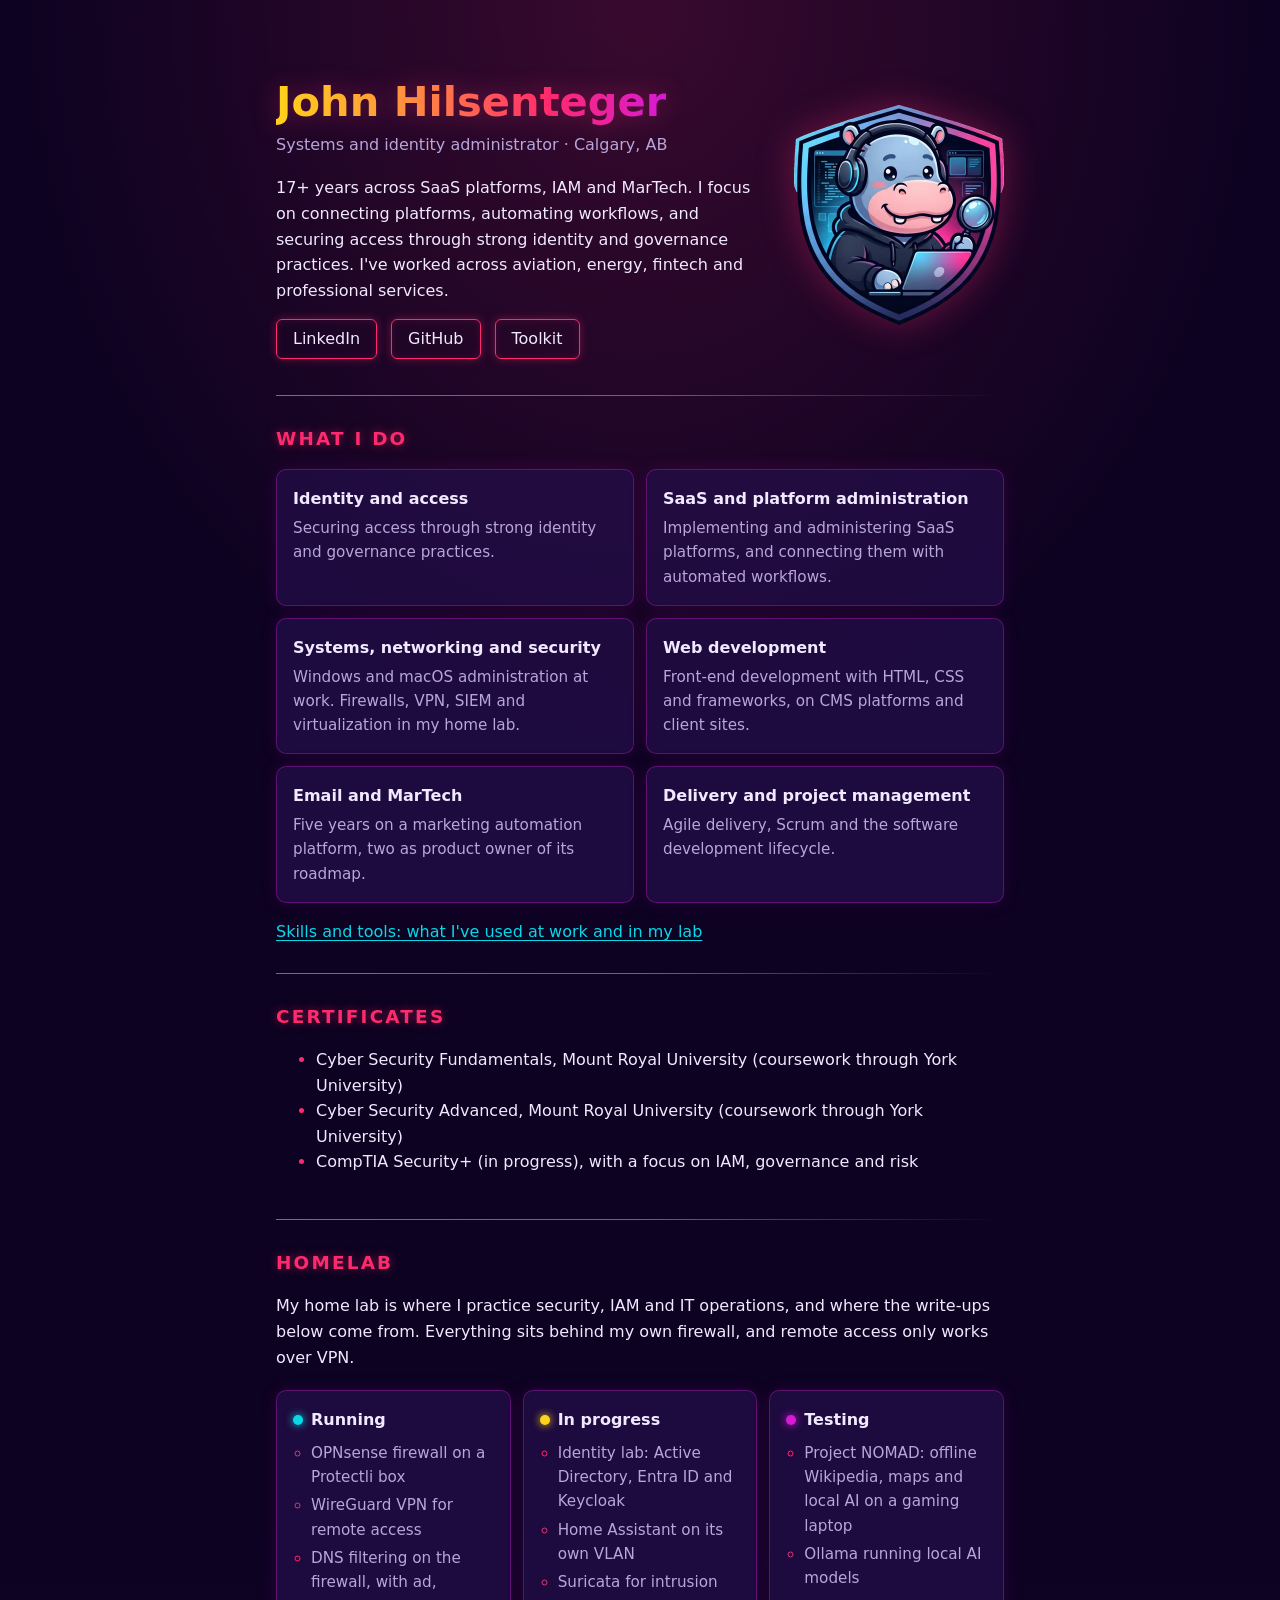
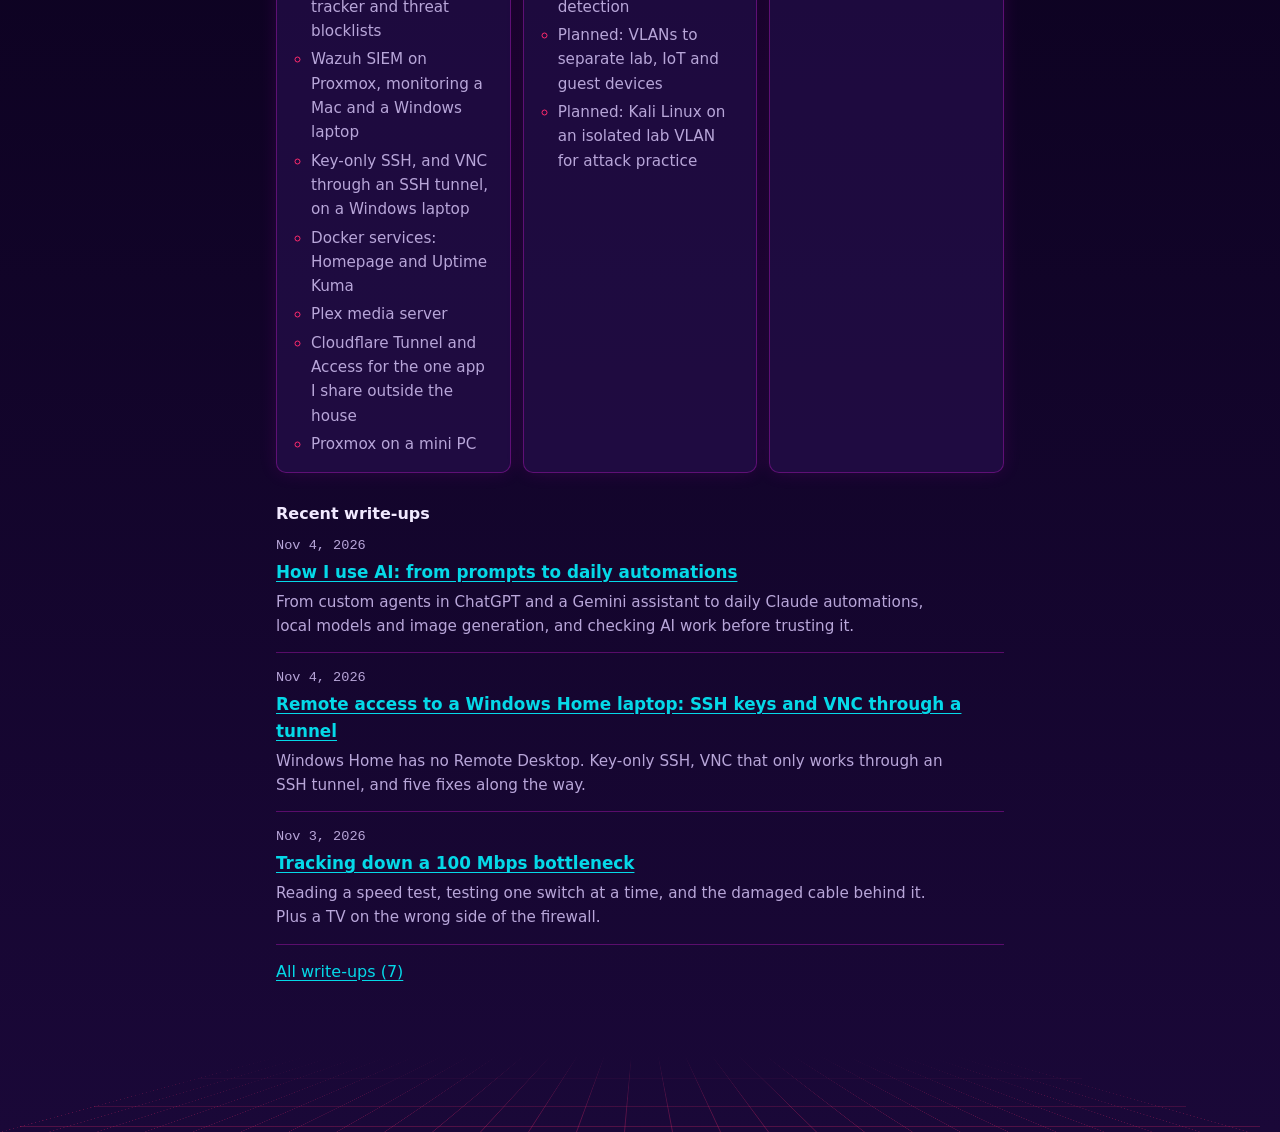
==== index.html @ 27c819e5 "content: add How I use AI write-up" ====
<!doctype html>
<html lang="en">
<head>
  <meta charset="utf-8">
  <meta name="viewport" content="width=device-width, initial-scale=1">
  <title>John Hilsenteger | Systems and Identity Administrator</title>
  <meta name="description" content="Systems and identity administrator with 17+ years across SaaS platforms, IAM and MarTech.">
  <meta property="og:type" content="website">
  <meta property="og:url" content="https://cyberhippo.ca/">
  <meta property="og:title" content="John Hilsenteger | Systems and Identity Administrator">
  <meta property="og:description" content="17+ years across SaaS platforms, IAM and MarTech. I focus on connecting platforms, automating workflows, and securing access through strong identity and governance practices. I've worked across aviation, energy, fintech and professional services.">
  <meta property="og:image" content="https://cyberhippo.ca/images/og-image.png?v=3">
  <meta property="og:image:width" content="1200">
  <meta property="og:image:height" content="627">
  <meta property="og:image:alt" content="cyberhippo.ca: John Hilsenteger, systems and identity administrator">
  <meta name="twitter:card" content="summary_large_image">
  <link rel="stylesheet" href="/style.css?v=7">
  <link rel="icon" href="/favicon.svg" type="image/svg+xml">
  <link rel="icon" href="/favicon.ico" sizes="any">
  <link rel="apple-touch-icon" href="/apple-touch-icon.png">
</head>
<body>
  <header class="intro hero">
    <div class="hero-name">
      <h1>John Hilsenteger</h1>
      <p class="tagline">Systems and identity administrator &middot; Calgary, AB</p>
    </div>
    <img class="mascot" src="/images/cyberhippo.webp" width="210" height="220"
         alt="CyberHippo mascot: a cartoon hippo in a headset and hoodie, working on a laptop and holding a magnifying glass, inside a neon shield">
    <div class="hero-body">
      <p class="summary">
        17+ years across SaaS platforms, IAM and MarTech. I focus on connecting
        platforms, automating workflows, and securing access through strong
        identity and governance practices. I've worked across aviation, energy,
        fintech and professional services.
      </p>
      <nav class="links">
        <a href="https://www.linkedin.com/in/jhilsenteger/" target="_blank" rel="noopener noreferrer">LinkedIn<span class="sr-only"> (opens in a new tab)</span></a>
        <a href="https://github.com/cyberhippo-ca" target="_blank" rel="noopener noreferrer">GitHub<span class="sr-only"> (opens in a new tab)</span></a>
        <a href="https://github.com/cyberhippo-ca/toolkit" target="_blank" rel="noopener noreferrer">Toolkit<span class="sr-only"> (opens in a new tab)</span></a>
      </nav>
    </div>
  </header>

  <main class="home">
    <section>
      <h2>What I do</h2>
      <ul class="grid">
        <li><h3>Identity and access</h3><p>Securing access through strong identity and governance practices.</p></li>
        <li><h3>SaaS and platform administration</h3><p>Implementing and administering SaaS platforms, and connecting them with automated workflows.</p></li>
        <li><h3>Systems, networking and security</h3><p>Windows and macOS administration at work. Firewalls, VPN, SIEM and virtualization in my home lab.</p></li>
        <li><h3>Web development</h3><p>Front-end development with HTML, CSS and frameworks, on CMS platforms and client sites.</p></li>
        <li><h3>Email and MarTech</h3><p>Five years on a marketing automation platform, two as product owner of its roadmap.</p></li>
        <li><h3>Delivery and project management</h3><p>Agile delivery, Scrum and the software development lifecycle.</p></li>
      </ul>
      <p class="more"><a href="/skills/">Skills and tools: what I've used at work and in my lab</a></p>
    </section>

    <section>
      <h2>Certificates</h2>
      <ul>
        <li>Cyber Security Fundamentals, Mount Royal University (coursework through York University)</li>
        <li>Cyber Security Advanced, Mount Royal University (coursework through York University)</li>
        <li>CompTIA Security+ (in progress), with a focus on IAM, governance and risk</li>
      </ul>
    </section>

    <section>
      <h2>Homelab</h2>
      <p>
        My home lab is where I practice security, IAM and IT operations, and
        where the write-ups below come from. Everything sits behind my own
        firewall, and remote access only works over VPN.
      </p>
      <ul class="lab">
        <li>
          <h3><span class="status status-running" aria-hidden="true"></span>Running</h3>
          <ul>
            <li>OPNsense firewall on a Protectli box</li>
            <li>WireGuard VPN for remote access</li>
            <li>DNS filtering on the firewall, with ad, tracker and threat blocklists</li>
            <li>Wazuh SIEM on Proxmox, monitoring a Mac and a Windows laptop</li>
            <li>Key-only SSH, and VNC through an SSH tunnel, on a Windows laptop</li>
            <li>Docker services: Homepage and Uptime Kuma</li>
            <li>Plex media server</li>
            <li>Cloudflare Tunnel and Access for the one app I share outside the house</li>
            <li>Proxmox on a mini PC</li>
          </ul>
        </li>
        <li>
          <h3><span class="status status-building" aria-hidden="true"></span>In progress</h3>
          <ul>
            <li>Identity lab: Active Directory, Entra ID and Keycloak</li>
            <li>Home Assistant on its own VLAN</li>
            <li>Suricata for intrusion detection</li>
            <li>Planned: VLANs to separate lab, IoT and guest devices</li>
            <li>Planned: Kali Linux on an isolated lab VLAN for attack practice</li>
          </ul>
        </li>
        <li>
          <h3><span class="status status-testing" aria-hidden="true"></span>Testing</h3>
          <ul>
            <li>Project NOMAD: offline Wikipedia, maps and local AI on a gaming laptop</li>
            <li>Ollama running local AI models</li>
          </ul>
        </li>
      </ul>
      <h3 id="writeups">Recent write-ups</h3>
      <ul class="posts">
<li>
  <time datetime="2026-11-04">Nov 4, 2026</time>
  <h3><a href="/writeups/how-i-use-ai">How I use AI: from prompts to daily automations</a></h3>
  <p>From custom agents in ChatGPT and a Gemini assistant to daily Claude automations, local models and image generation, and checking AI work before trusting it.</p>
</li>
<li>
  <time datetime="2026-11-04">Nov 4, 2026</time>
  <h3><a href="/writeups/windows-home-remote-access">Remote access to a Windows Home laptop: SSH keys and VNC through a tunnel</a></h3>
  <p>Windows Home has no Remote Desktop. Key-only SSH, VNC that only works through an SSH tunnel, and five fixes along the way.</p>
</li>
<li>
  <time datetime="2026-11-03">Nov 3, 2026</time>
  <h3><a href="/writeups/slow-internet">Tracking down a 100 Mbps bottleneck</a></h3>
  <p>Reading a speed test, testing one switch at a time, and the damaged cable behind it. Plus a TV on the wrong side of the firewall.</p>
</li>
      </ul>
      <p class="more"><a href="/writeups/">All write-ups (7)</a></p>
    </section>
  </main>

</body>
</html>
---- style.css ----
/* Synthwave theme: dark night sky, sunset gradient, neon accents.
   No external fonts or images, so it works with the site's
   Content-Security-Policy (everything loads from 'self'). */

:root {
  --bg-top: #0d0221;      /* deep night */
  --bg-bottom: #1a0838;   /* violet horizon */
  --text: #f1e9ff;        /* soft lavender white */
  --muted: #b8a6d9;       /* dusty lilac */
  --pink: #ff2a6d;        /* neon pink */
  --magenta: #d61ad6;     /* hot magenta */
  --orange: #ff8c42;      /* sunset orange */
  --yellow: #ffd319;      /* sun yellow */
  --cyan: #05d9e8;        /* neon cyan */
  --card: rgba(36, 14, 74, 0.72);
  --border: rgba(214, 26, 214, 0.35);
  --grid: rgba(255, 42, 109, 0.28);
}

* { box-sizing: border-box; }

html { background: var(--bg-top); }

body {
  margin: 0;
  min-height: 100vh;
  color: var(--text);
  font-family: system-ui, -apple-system, "Segoe UI", Roboto, sans-serif;
  line-height: 1.6;
  background:
    /* faint sunset glow behind the header */
    radial-gradient(ellipse 70% 40% at 50% 0%, rgba(255, 42, 109, 0.18), transparent 70%),
    /* night sky fading to a violet horizon */
    linear-gradient(to bottom, var(--bg-top) 0%, var(--bg-top) 55%, var(--bg-bottom) 100%);
  position: relative;
}

/* Glowing retro grid floor */
body::after {
  content: "";
  position: absolute;
  left: 0;
  right: 0;
  bottom: 0;
  height: 300px;
  background-image:
    linear-gradient(var(--grid) 1px, transparent 1px),
    linear-gradient(90deg, var(--grid) 1px, transparent 1px);
  background-size: 48px 48px;
  transform: perspective(300px) rotateX(60deg);
  transform-origin: bottom;
  mask-image: linear-gradient(to top, black 10%, transparent 90%);
  -webkit-mask-image: linear-gradient(to top, black 10%, transparent 90%);
  pointer-events: none;
  z-index: 0;
}

header, main, footer {
  max-width: 760px;
  margin: 0 auto;
  padding: 0 16px;
  position: relative;
  z-index: 1;
}

.intro {
  /* Phones get less top space; it grows smoothly up to 72px on wide screens */
  padding-top: clamp(40px, 8vw, 72px);
  padding-bottom: 36px;
}

.handle {
  margin: 0;
  color: var(--cyan);
  font-family: ui-monospace, "SF Mono", Menlo, Consolas, monospace;
  font-weight: 600;
  letter-spacing: 0.08em;
  text-shadow: 0 0 8px rgba(5, 217, 232, 0.6);
}

h1 {
  display: inline-block;
  font-size: clamp(1.85rem, 1.2rem + 3vw, 2.6rem);
  margin: 6px 0 calc(6px - 0.14em);
  line-height: 1.15;
  /* Room below the baseline so descenders (the "g") aren't clipped:
     the gradient only paints inside the element's box. */
  padding-bottom: 0.14em;
  background: linear-gradient(90deg, var(--yellow), var(--orange) 35%, var(--pink) 70%, var(--magenta));
  -webkit-background-clip: text;
  background-clip: text;
  color: transparent;
  filter: drop-shadow(0 0 12px rgba(255, 42, 109, 0.35));
}

.tagline { display: block; color: var(--muted); margin: 0 0 18px; }
.summary { max-width: 60ch; }

.links { display: flex; gap: 14px; flex-wrap: wrap; }
.links a {
  color: var(--text);
  border: 1px solid var(--pink);
  padding: 6px 16px;
  border-radius: 6px;
  box-shadow: 0 0 10px rgba(255, 42, 109, 0.35), inset 0 0 8px rgba(255, 42, 109, 0.15);
  transition: box-shadow 0.2s, background 0.2s;
}
.links a:hover {
  text-decoration: none;
  background: rgba(255, 42, 109, 0.15);
  box-shadow: 0 0 16px rgba(255, 42, 109, 0.7);
}

a { color: var(--cyan); text-decoration: none; }
/* Links inside text are underlined, so they don't rely on colour alone */
main a { text-decoration: underline; text-underline-offset: 3px; }
a:hover { text-decoration: underline; }
a:focus-visible { outline: 2px solid var(--yellow); outline-offset: 3px; }
/* Button-style links stay un-underlined, even inside <main> */
.links a { text-decoration: none; }
.links a:hover { text-decoration: none; }

section {
  padding: 28px 0;
  border-top: 1px solid transparent;
  border-image: linear-gradient(90deg, var(--pink), var(--magenta), transparent) 1;
}

h2 {
  font-size: 1.15rem;
  margin-top: 0;
  text-transform: uppercase;
  letter-spacing: 0.12em;
  color: var(--pink);
  text-shadow: 0 0 10px rgba(255, 42, 109, 0.5);
}
h3 { font-size: 1rem; margin: 0 0 4px; color: var(--text); }

.grid {
  list-style: none;
  padding: 0;
  display: grid;
  gap: 12px;
  grid-template-columns: repeat(auto-fit, minmax(min(300px, 100%), 1fr));
}
.grid li {
  background: var(--card);
  border: 1px solid var(--border);
  border-radius: 10px;
  padding: 16px;
  box-shadow: 0 0 18px rgba(214, 26, 214, 0.12);
}
.grid p { margin: 0; color: var(--muted); font-size: 0.95rem; }

ul li::marker { color: var(--pink); }

/* Homelab status cards: one column on phones, side by side when there's room */
.lab {
  list-style: none;
  padding: 0;
  margin: 20px 0 28px;
  display: grid;
  gap: 12px;
  grid-template-columns: repeat(auto-fit, minmax(min(210px, 100%), 1fr));
}
.lab > li {
  background: var(--card);
  border: 1px solid var(--border);
  border-radius: 10px;
  padding: 16px;
  box-shadow: 0 0 18px rgba(214, 26, 214, 0.12);
}
.lab h3 { display: flex; align-items: center; gap: 8px; margin-bottom: 8px; }
.lab ul { margin: 0; padding-left: 18px; color: var(--muted); font-size: 0.95rem; }
.lab ul li + li { margin-top: 4px; }
.status { width: 10px; height: 10px; border-radius: 50%; flex: 0 0 auto; }
.status-running { background: var(--cyan); box-shadow: 0 0 8px var(--cyan); }
.status-building { background: var(--yellow); box-shadow: 0 0 8px var(--yellow); }
.status-testing { background: var(--magenta); box-shadow: 0 0 8px var(--magenta); }

footer {
  padding-top: 24px;
  padding-bottom: 120px;
  color: var(--muted);
  font-size: 0.9rem;
}

/* Homepage has no footer: keep the same breathing room above the grid floor */
.home { padding-bottom: 120px; }

/* Text for screen readers only (visually hidden, still announced) */
.sr-only {
  position: absolute;
  width: 1px;
  height: 1px;
  padding: 0;
  margin: -1px;
  overflow: hidden;
  clip: rect(0, 0, 0, 0);
  white-space: nowrap;
  border: 0;
}

/* Respect visitors who turn off motion and effects */
@media (prefers-reduced-motion: reduce) {
  .links a { transition: none; }
}

/* ---- Write-up pages ---- */
/* Breadcrumb trail: Home › Write-ups › current page.
   Wraps naturally on narrow phones. */
.breadcrumb ol {
  list-style: none;
  margin: 0 0 6px;
  padding: 0;
  display: flex;
  flex-wrap: wrap;
  align-items: center;
  font-family: ui-monospace, "SF Mono", Menlo, Consolas, monospace;
  font-size: 0.9rem;
}
.breadcrumb li { display: flex; align-items: center; }
/* Separator is decoration only: the empty alt text after "/" keeps
   screen readers from announcing it */
.breadcrumb li + li::before {
  content: "\203A";
  content: "\203A" / "";
  margin: 0 10px;
  color: var(--muted);
}
.breadcrumb a {
  color: var(--cyan);
  text-decoration: none;
  text-shadow: 0 0 8px rgba(5, 217, 232, 0.45);
}
.breadcrumb a:hover { text-decoration: underline; }
.breadcrumb a[aria-current="page"] {
  color: var(--muted);
  text-shadow: none;
}
#writeups { scroll-margin-top: 24px; }

/* Post lists: homepage "Recent write-ups" and the /writeups/ page */
.posts { list-style: none; margin: 0; padding: 0; }
.posts li { padding: 14px 0; border-bottom: 1px solid var(--border); }
.posts li:first-child { padding-top: 4px; }
.posts time {
  display: block;
  color: var(--muted);
  font-family: ui-monospace, "SF Mono", Menlo, Consolas, monospace;
  font-size: 0.85rem;
}
.posts h2, .posts h3 {
  font-size: 1.05rem;
  margin: 2px 0 4px;
  text-transform: none;
  letter-spacing: normal;
  text-shadow: none;
}
.posts p { margin: 0; color: var(--muted); font-size: 0.95rem; max-width: 70ch; }
.more { margin: 14px 0 0; }
.handle a { color: inherit; text-decoration: none; }
.article { padding-bottom: 24px; }
.article h2 {
  margin-top: 40px;
  padding-top: 24px;
  border-top: 1px solid transparent;
  border-image: linear-gradient(90deg, var(--pink), var(--magenta), transparent) 1;
}
.article h3 { margin-top: 24px; }
.article p, .article li { max-width: 70ch; }
.article img {
  max-width: 100%;
  height: auto;
  border-radius: 8px;
  border: 1px solid var(--border);
  margin: 8px 0 16px;
}
.article code {
  font-family: ui-monospace, "SF Mono", Menlo, Consolas, monospace;
  font-size: 0.9em;
  background: rgba(5, 217, 232, 0.08);
  border: 1px solid rgba(5, 217, 232, 0.2);
  border-radius: 4px;
  padding: 1px 5px;
  overflow-wrap: anywhere;
}
.article pre {
  background: var(--card);
  border: 1px solid var(--border);
  border-radius: 8px;
  padding: 14px 16px;
  overflow-x: auto;
  line-height: 1.45;
}
.article pre code { background: none; border: 0; padding: 0; overflow-wrap: normal; }
.table-wrap { overflow-x: auto; margin: 12px 0 20px; }
.article table { border-collapse: collapse; width: 100%; font-size: 0.93rem; }
.article th, .article td {
  text-align: left;
  vertical-align: top;
  padding: 8px 10px;
  border-bottom: 1px solid var(--border);
}
.article th { color: var(--cyan); font-weight: 600; white-space: nowrap; }
.article strong { color: #ffffff; }
.table-wrap:focus-visible, .article pre:focus-visible { outline: 2px solid var(--yellow); outline-offset: 3px; }
.article table code { white-space: nowrap; overflow-wrap: normal; }
.article table { min-width: 560px; }

/* ---- Homepage hero (mobile-first) ----
   Phones (base): mascot on the left of the name block;
   summary and buttons full width underneath.
   40em (640px) and up: name, summary and buttons on the left,
   mascot on the right spanning both rows. */
.hero {
  display: grid;
  grid-template-columns: auto 1fr;
  grid-template-areas:
    "mascot name"
    "body   body";
  column-gap: 16px;
  align-items: center;
}
.hero-name { grid-area: name; min-width: 0; }
.hero-body { grid-area: body; min-width: 0; }
.hero-name .tagline { margin: 0; }
.hero-body .summary { margin-top: 18px; }
.mascot {
  grid-area: mascot;
  /* Scales smoothly from 96px on small phones to 210px on desktop */
  width: clamp(96px, 18vw + 30px, 210px);
  height: auto;
  filter: drop-shadow(0 0 18px rgba(255, 42, 109, 0.35));
}

@media (min-width: 40em) {
  .hero {
    grid-template-columns: 1fr auto;
    grid-template-areas:
      "name mascot"
      "body mascot";
    column-gap: clamp(24px, 4vw, 40px);
  }
  .hero-body .summary { margin-top: 0; }
  .hero-name .tagline { margin-bottom: 18px; }
}

/* ---- Skills and tools page ----
   Two tables (work, then lab), one row per area.
   Phones: each row stacks, area name above its tools. */
.section-intro { margin: 0 0 12px; color: var(--muted); font-size: 0.95rem; }
.skills-table {
  width: 100%;
  border-collapse: collapse;
  background: var(--card);
  border: 1px solid var(--border);
  border-radius: 10px;
  overflow: hidden;
  box-shadow: 0 0 18px rgba(214, 26, 214, 0.12);
}
.skills-table thead th {
  text-align: left;
  font-size: 0.8rem;
  text-transform: uppercase;
  letter-spacing: 0.08em;
  color: var(--cyan);
  padding: 10px 16px;
  border-bottom: 1px solid var(--border);
}
.skills-table tbody th,
.skills-table td {
  padding: 12px 16px;
  vertical-align: top;
  border-bottom: 1px solid rgba(214, 26, 214, 0.18);
}
.skills-table tbody tr:last-child th,
.skills-table tbody tr:last-child td { border-bottom: 0; }
.skills-table tbody th { text-align: left; font-weight: 600; width: 34%; }
.skills-table .roles {
  display: block;
  margin-top: 2px;
  font-weight: 400;
  font-size: 0.85rem;
  color: var(--muted);
}
.inline {
  list-style: none;
  margin: 0;
  padding: 0;
  display: flex;
  flex-wrap: wrap;
  gap: 6px;
}
.inline li {
  padding: 2px 10px;
  border: 1px solid rgba(214, 26, 214, 0.45);
  border-radius: 6px;
  background: rgba(13, 2, 33, 0.45);
  font-size: 0.93rem;
  line-height: 1.5;
}
.note { color: var(--yellow); font-size: 0.85rem; }

@media (max-width: 39.99em) {
  .skills-table thead { position: absolute; width: 1px; height: 1px; overflow: hidden; clip: rect(0 0 0 0); }
  .skills-table, .skills-table tbody, .skills-table tr,
  .skills-table tbody th, .skills-table td { display: block; width: auto; }
  .skills-table tbody th { padding-bottom: 4px; border-bottom: 0; color: var(--cyan); }
  .skills-table td { padding-top: 0; }
}
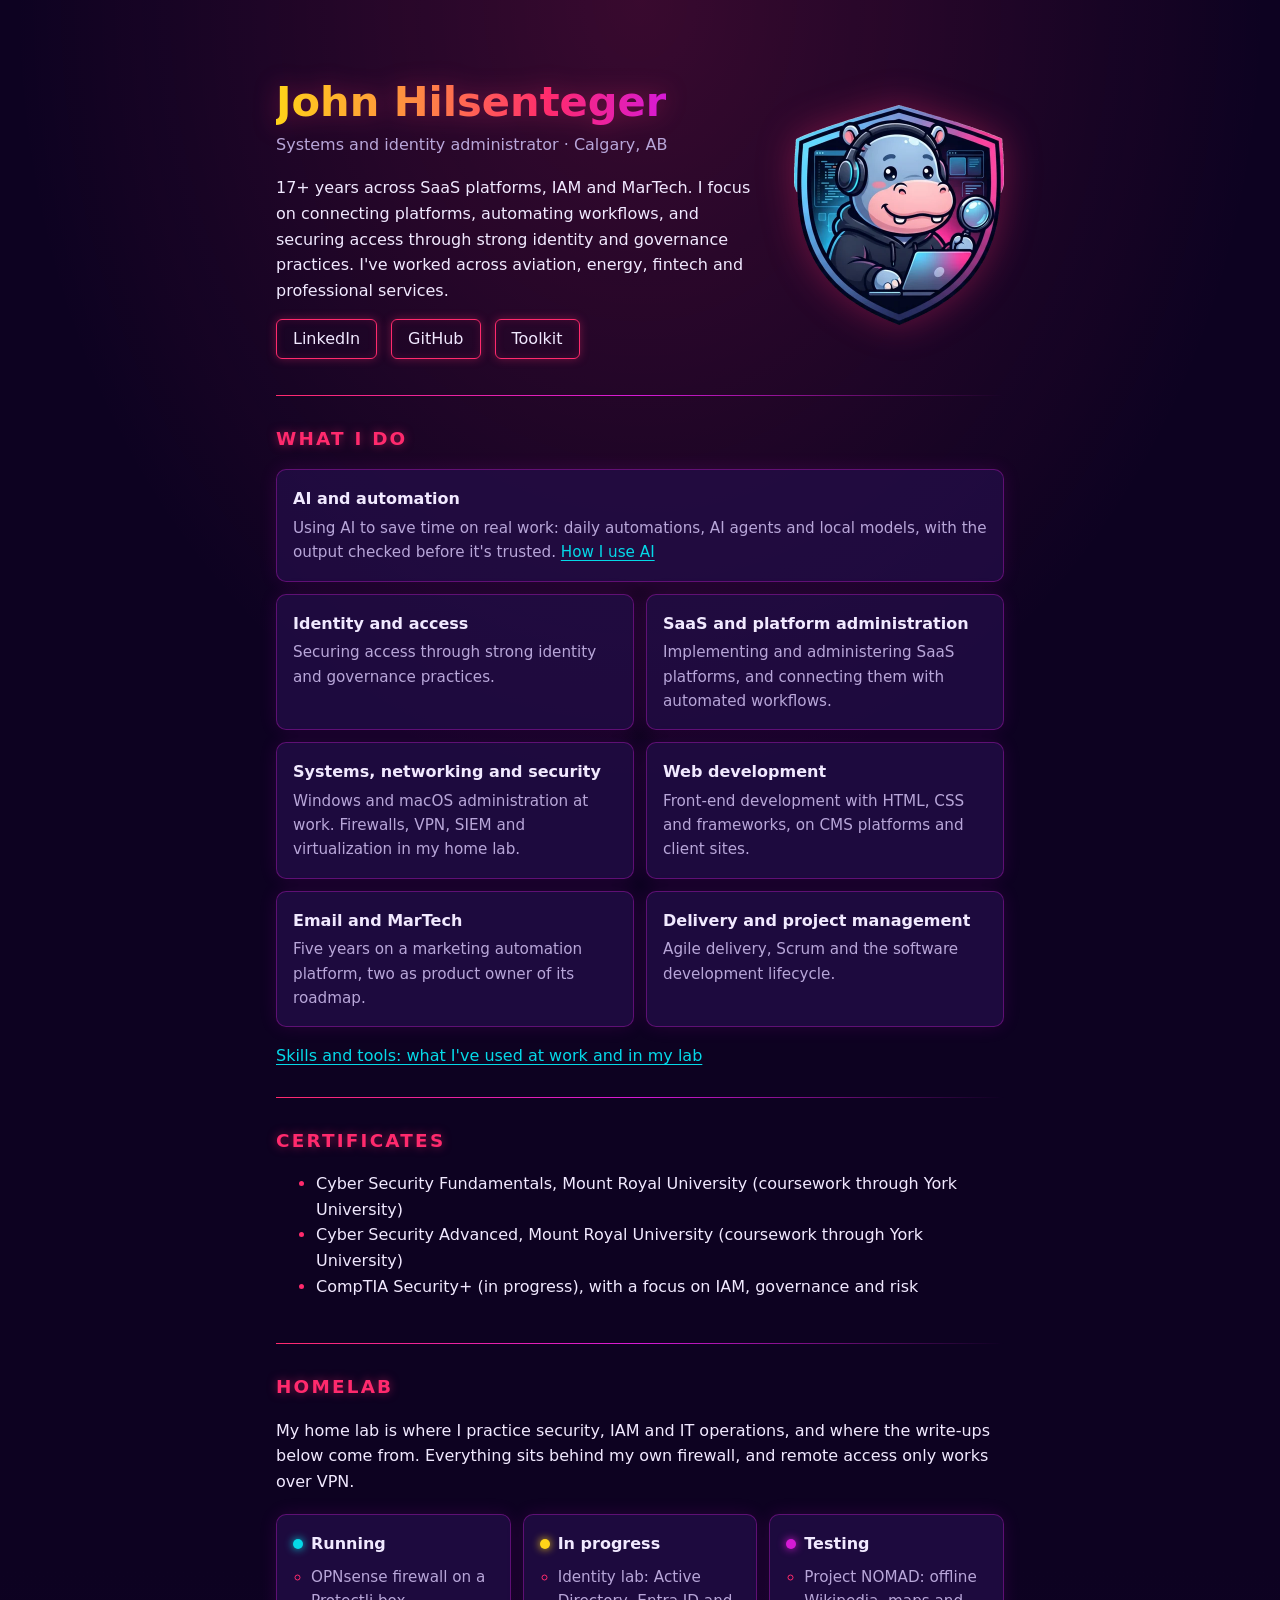
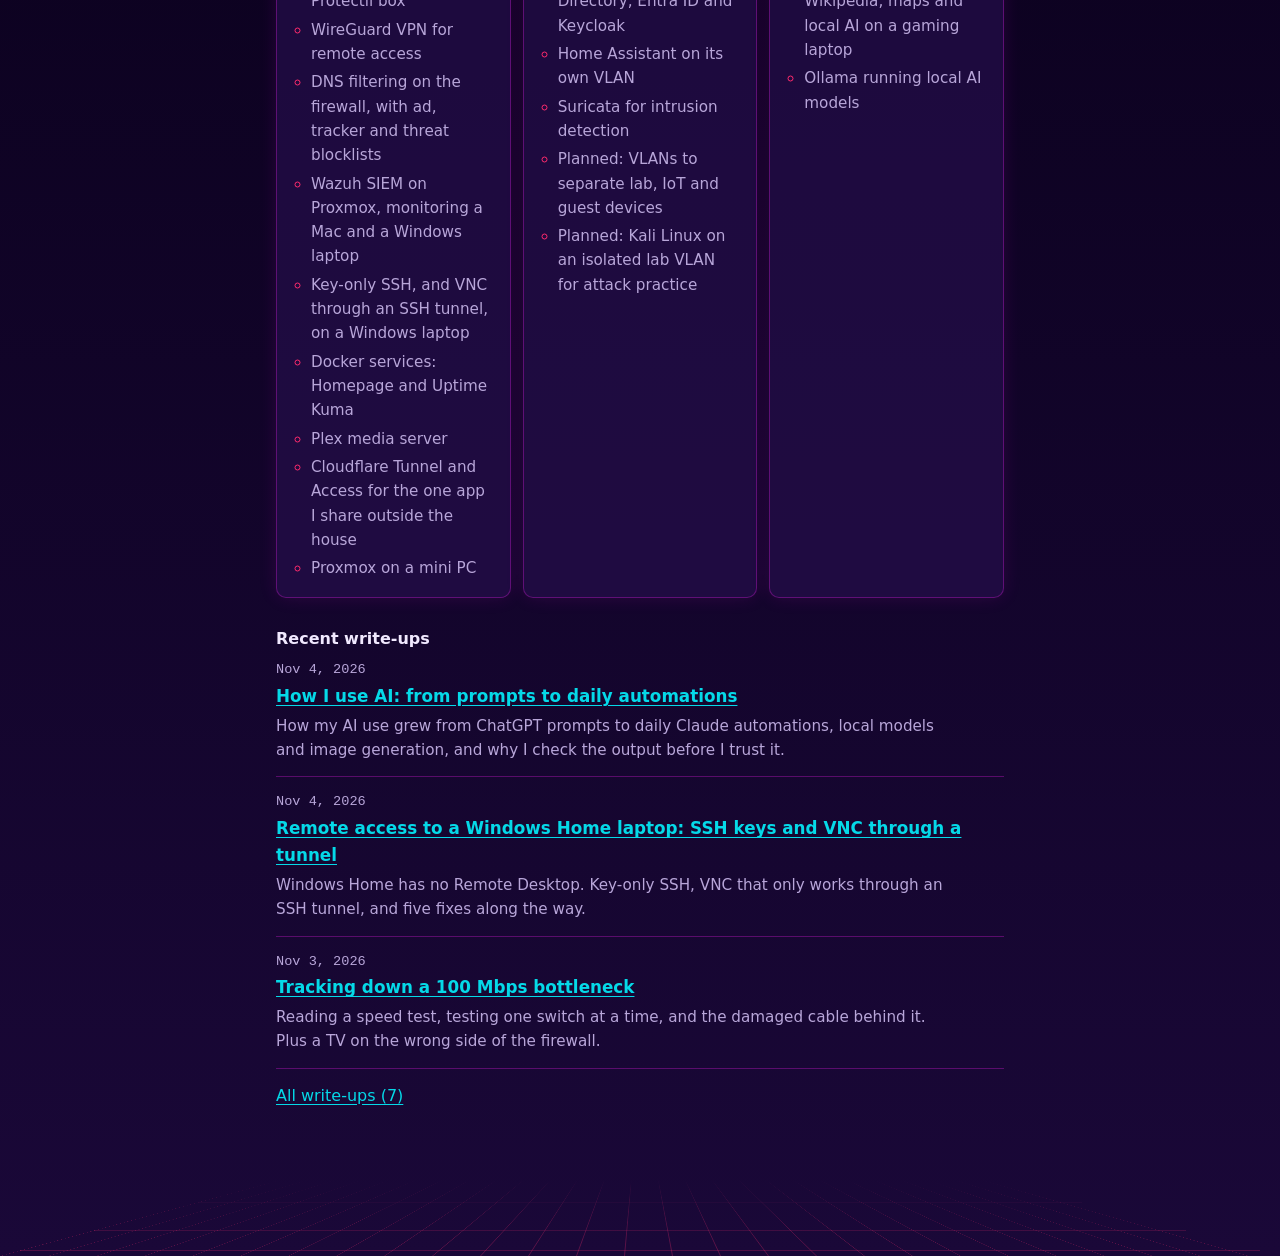
==== commit f683644e: "content: add AI card, day-to-day section and blurb; fix heading gap" ====
--- a/index.html
+++ b/index.html
@@ -14,7 +14,7 @@
   <meta property="og:image:height" content="627">
   <meta property="og:image:alt" content="cyberhippo.ca: John Hilsenteger, systems and identity administrator">
   <meta name="twitter:card" content="summary_large_image">
-  <link rel="stylesheet" href="/style.css?v=7">
+  <link rel="stylesheet" href="/style.css?v=9">
   <link rel="icon" href="/favicon.svg" type="image/svg+xml">
   <link rel="icon" href="/favicon.ico" sizes="any">
   <link rel="apple-touch-icon" href="/apple-touch-icon.png">
@@ -46,6 +46,7 @@
     <section>
       <h2>What I do</h2>
       <ul class="grid">
+        <li class="wide"><h3>AI and automation</h3><p>Using AI to save time on real work: daily automations, AI agents and local models, with the output checked before it's trusted. <a href="/writeups/how-i-use-ai">How I use AI</a></p></li>
         <li><h3>Identity and access</h3><p>Securing access through strong identity and governance practices.</p></li>
         <li><h3>SaaS and platform administration</h3><p>Implementing and administering SaaS platforms, and connecting them with automated workflows.</p></li>
         <li><h3>Systems, networking and security</h3><p>Windows and macOS administration at work. Firewalls, VPN, SIEM and virtualization in my home lab.</p></li>
@@ -110,7 +111,7 @@
 <li>
   <time datetime="2026-11-04">Nov 4, 2026</time>
   <h3><a href="/writeups/how-i-use-ai">How I use AI: from prompts to daily automations</a></h3>
-  <p>From custom agents in ChatGPT and a Gemini assistant to daily Claude automations, local models and image generation, and checking AI work before trusting it.</p>
+  <p>How my AI use grew from ChatGPT prompts to daily Claude automations, local models and image generation, and why I check the output before I trust it.</p>
 </li>
 <li>
   <time datetime="2026-11-04">Nov 4, 2026</time>
--- a/style.css
+++ b/style.css
@@ -151,6 +151,7 @@
   box-shadow: 0 0 18px rgba(214, 26, 214, 0.12);
 }
 .grid p { margin: 0; color: var(--muted); font-size: 0.95rem; }
+.grid li.wide { grid-column: 1 / -1; }
 
 ul li::marker { color: var(--pink); }
 
@@ -267,6 +268,8 @@
   border-top: 1px solid transparent;
   border-image: linear-gradient(90deg, var(--pink), var(--magenta), transparent) 1;
 }
+/* A write-up that opens with a heading skips the divider and top gap */
+.article > h2:first-child { margin-top: 0; padding-top: 0; border-top: 0; }
 .article h3 { margin-top: 24px; }
 .article p, .article li { max-width: 70ch; }
 .article img {
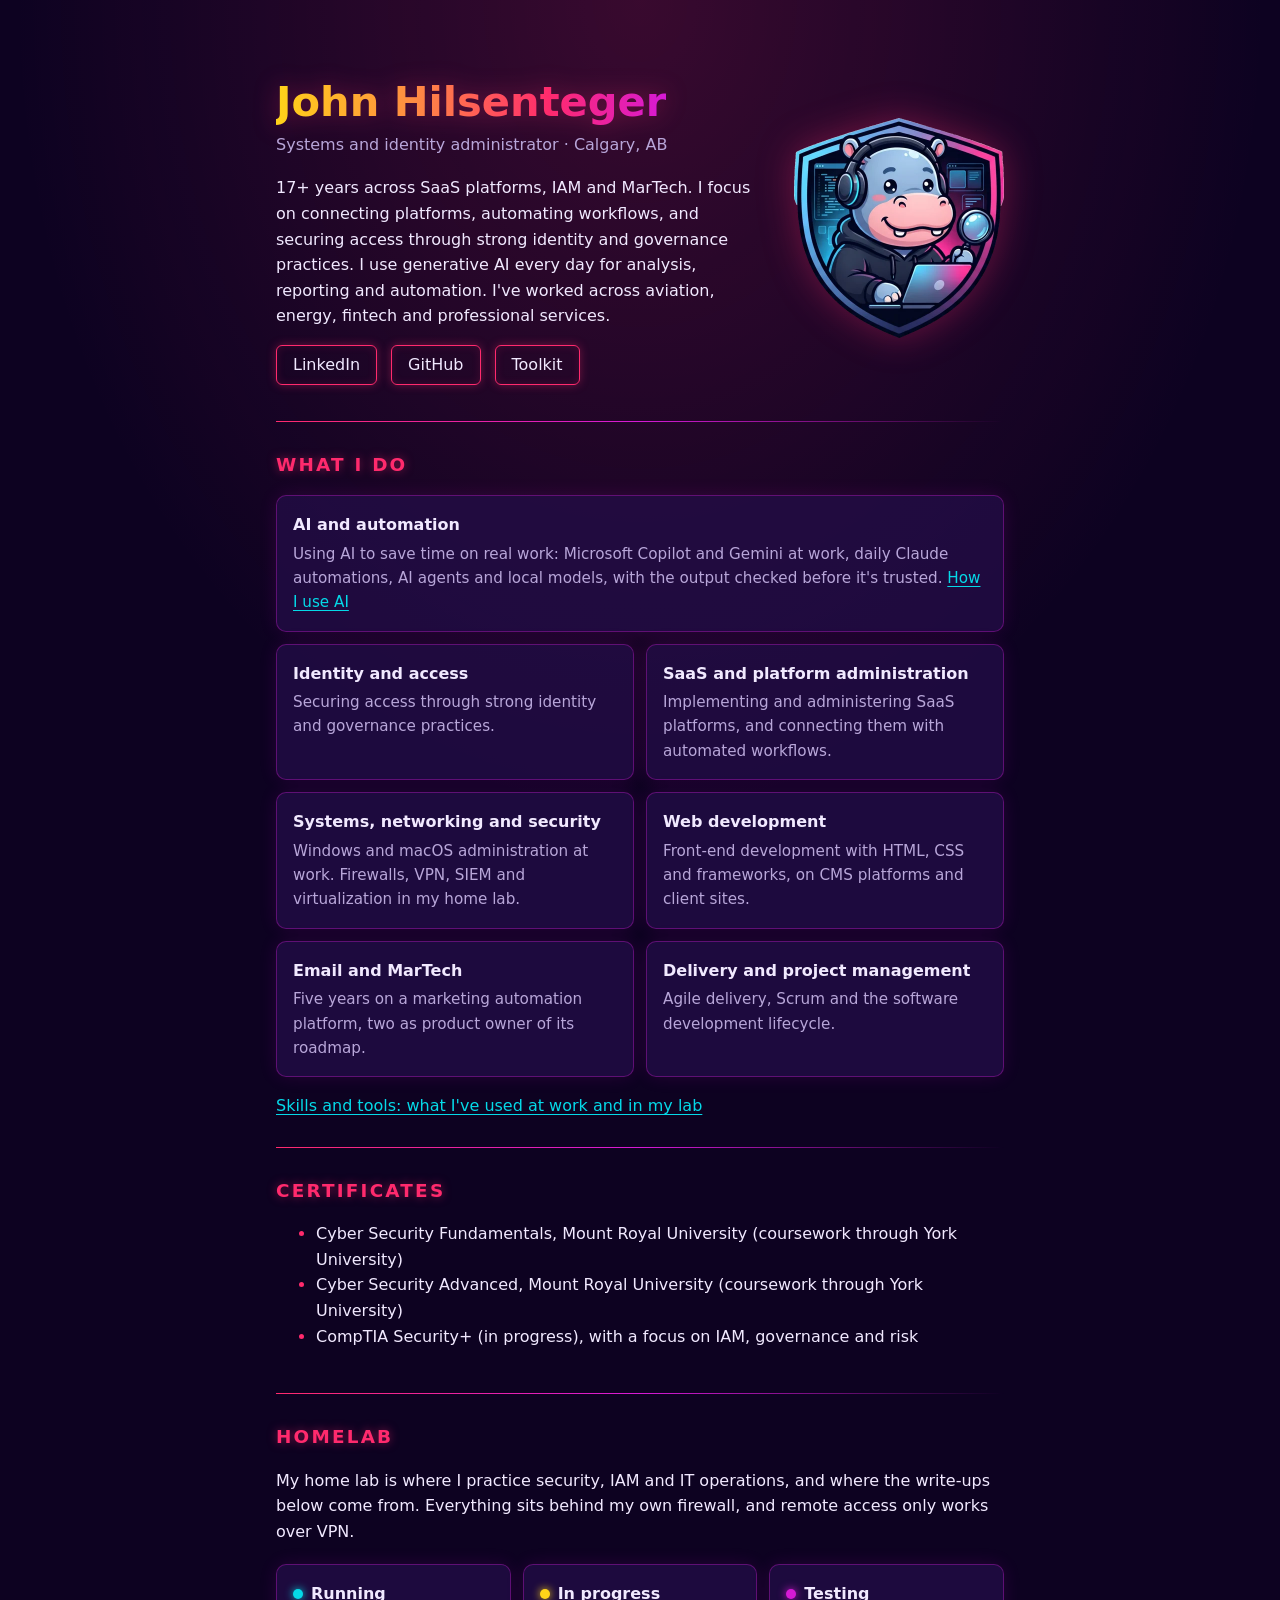
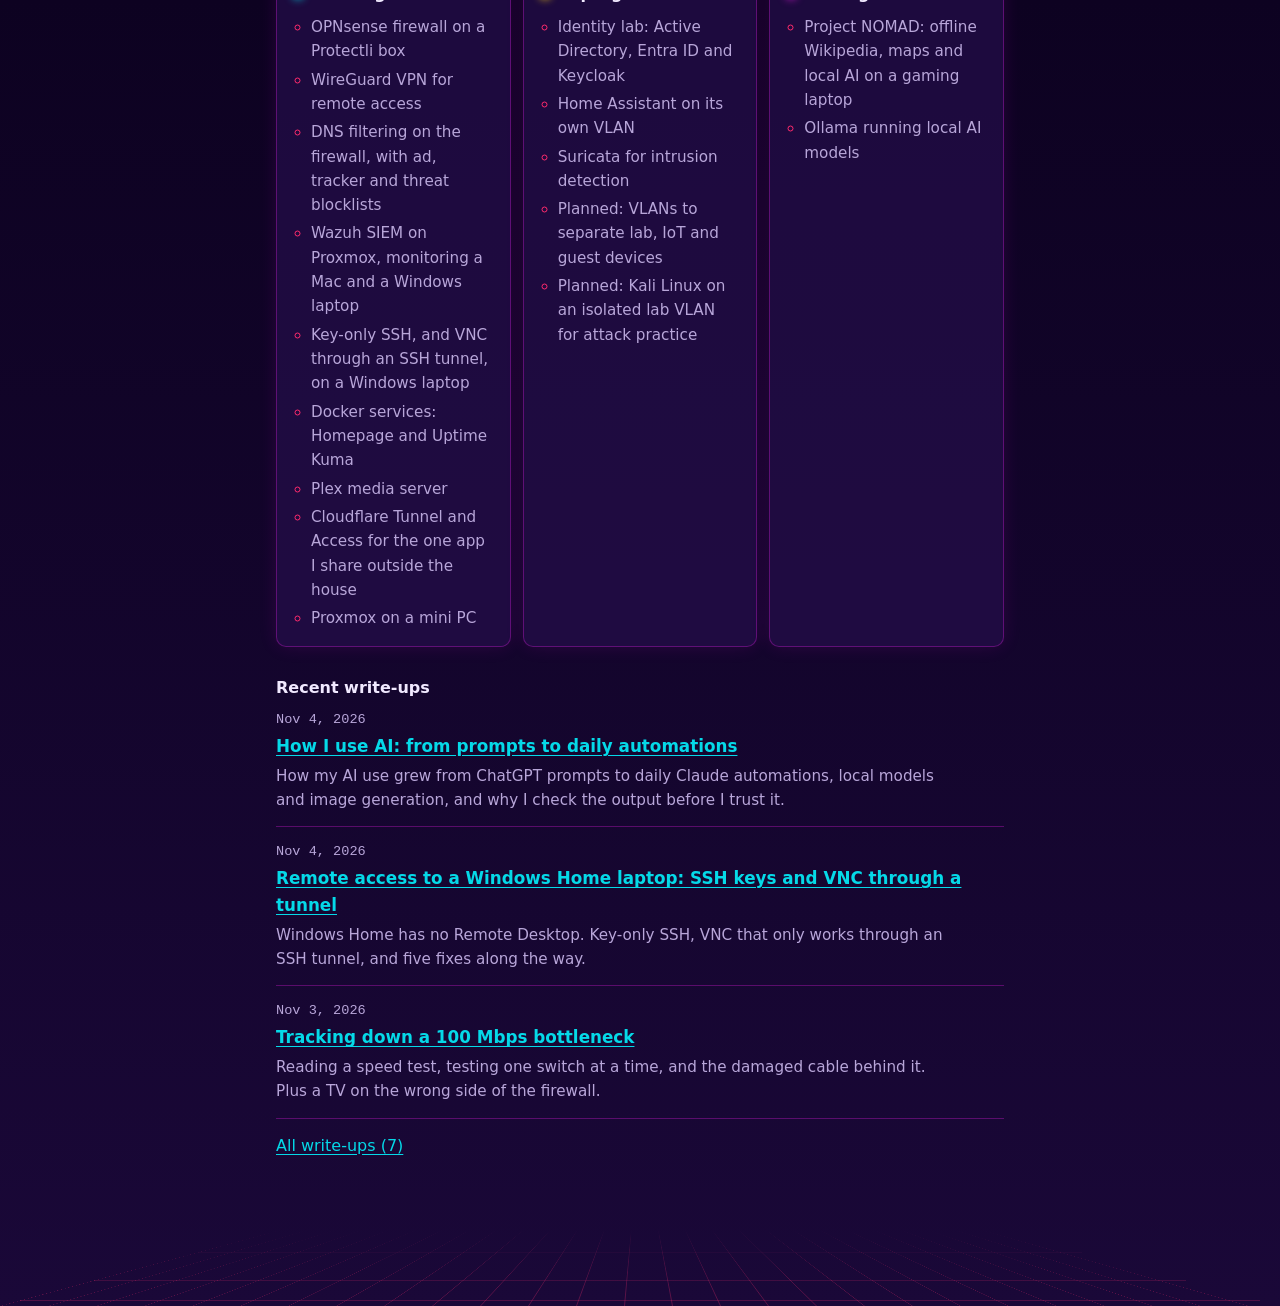
==== commit dfb0c1bf: "content: add Copilot and Gemini at work to AI write-up, skills and home page" ====
--- a/index.html
+++ b/index.html
@@ -31,7 +31,8 @@
       <p class="summary">
         17+ years across SaaS platforms, IAM and MarTech. I focus on connecting
         platforms, automating workflows, and securing access through strong
-        identity and governance practices. I've worked across aviation, energy,
+        identity and governance practices. I use generative AI every day for
+        analysis, reporting and automation. I've worked across aviation, energy,
         fintech and professional services.
       </p>
       <nav class="links">
@@ -46,7 +47,7 @@
     <section>
       <h2>What I do</h2>
       <ul class="grid">
-        <li class="wide"><h3>AI and automation</h3><p>Using AI to save time on real work: daily automations, AI agents and local models, with the output checked before it's trusted. <a href="/writeups/how-i-use-ai">How I use AI</a></p></li>
+        <li class="wide"><h3>AI and automation</h3><p>Using AI to save time on real work: Microsoft Copilot and Gemini at work, daily Claude automations, AI agents and local models, with the output checked before it's trusted. <a href="/writeups/how-i-use-ai">How I use AI</a></p></li>
         <li><h3>Identity and access</h3><p>Securing access through strong identity and governance practices.</p></li>
         <li><h3>SaaS and platform administration</h3><p>Implementing and administering SaaS platforms, and connecting them with automated workflows.</p></li>
         <li><h3>Systems, networking and security</h3><p>Windows and macOS administration at work. Firewalls, VPN, SIEM and virtualization in my home lab.</p></li>
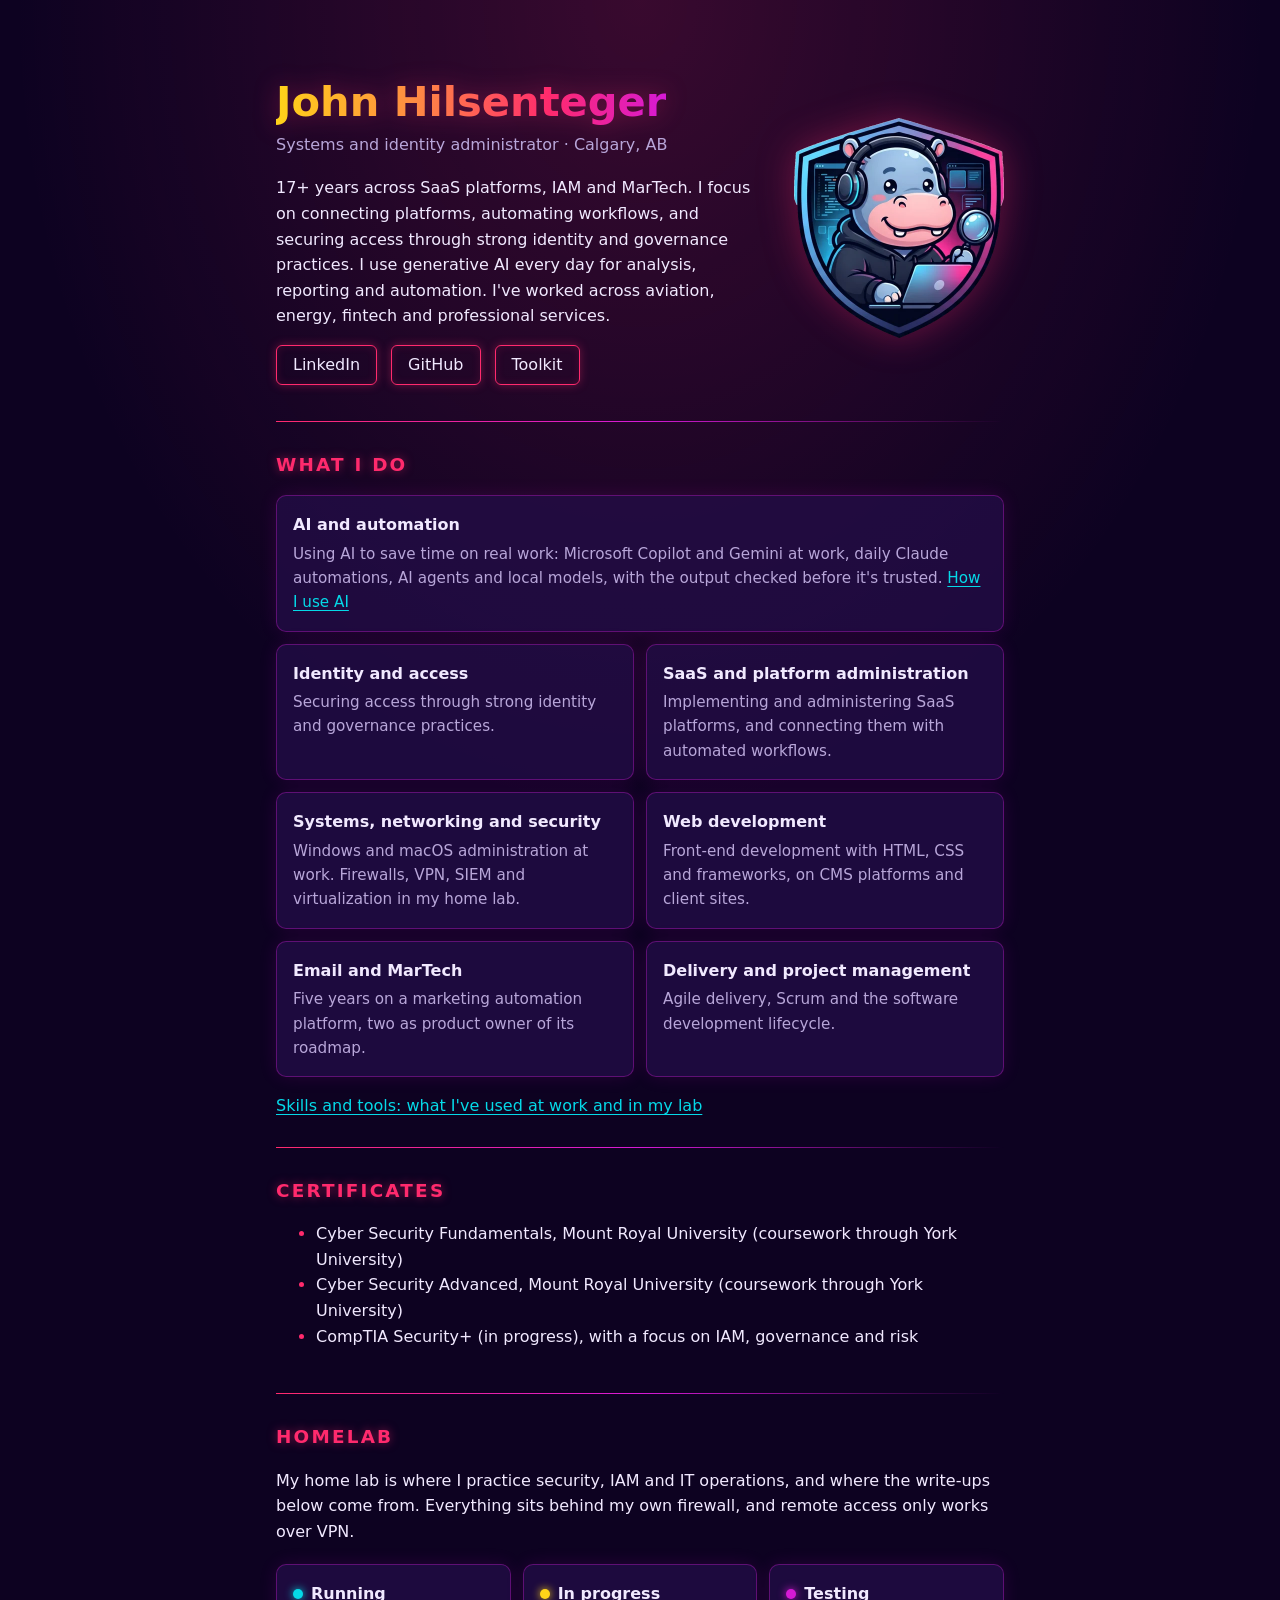
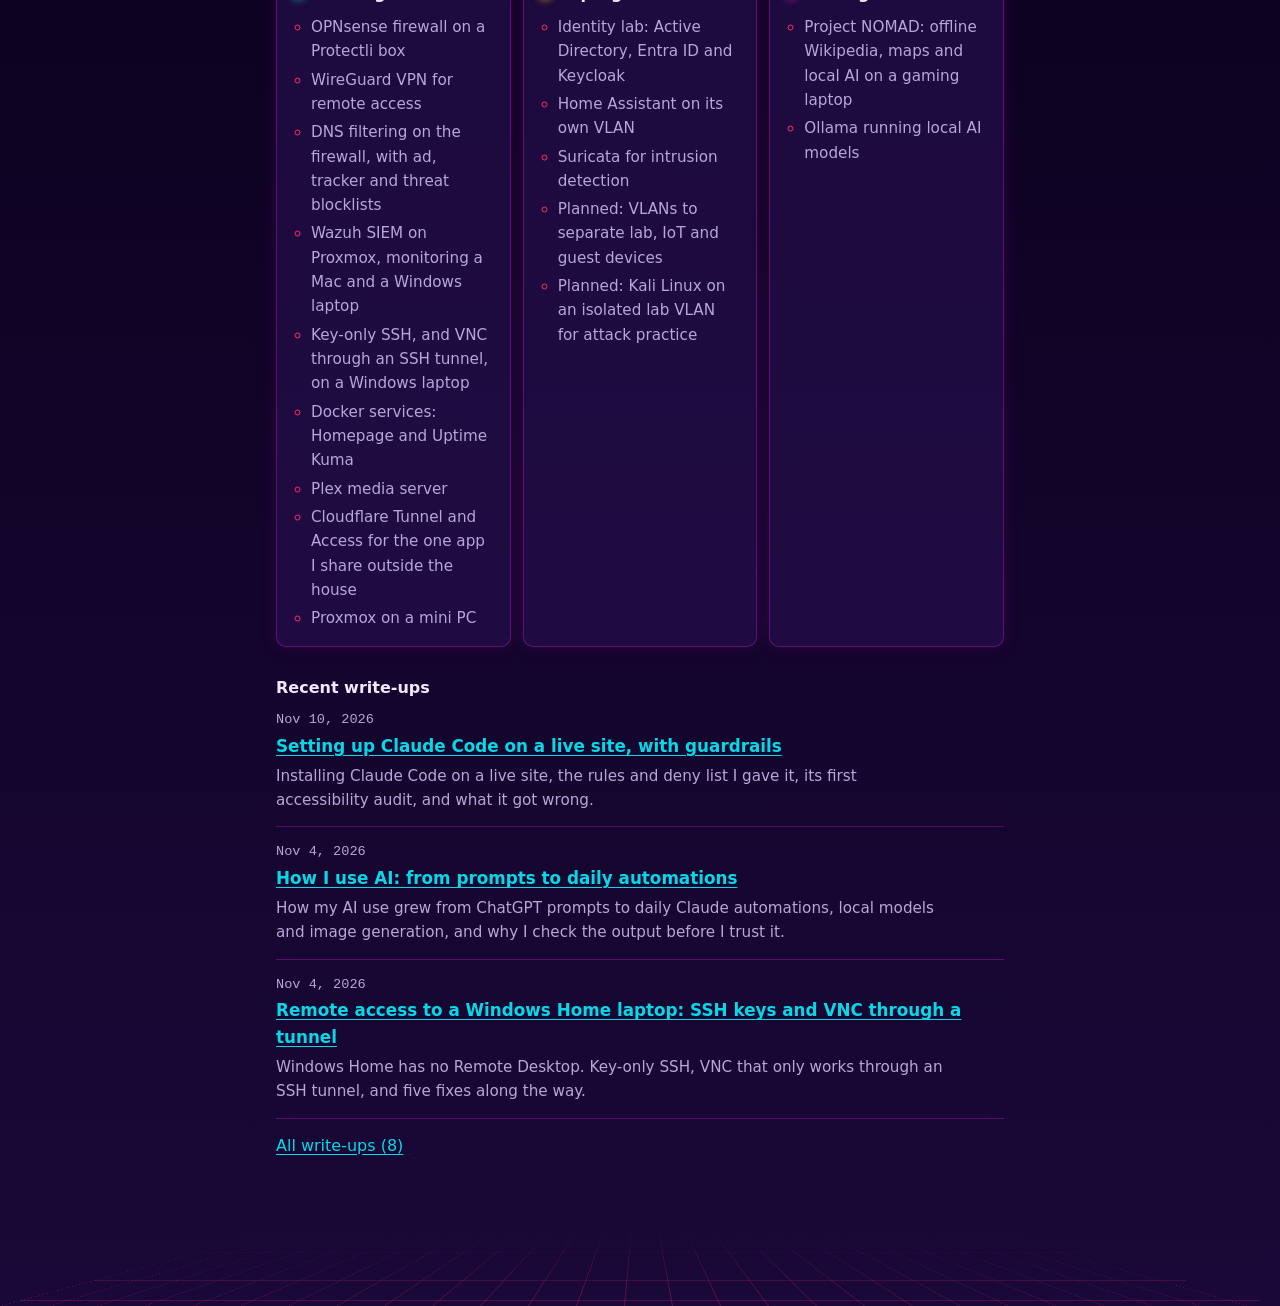
==== commit e3ac3ca1: "content: add Claude Code guardrails write-up" ====
--- a/index.html
+++ b/index.html
@@ -110,6 +110,11 @@
       <h3 id="writeups">Recent write-ups</h3>
       <ul class="posts">
 <li>
+  <time datetime="2026-11-10">Nov 10, 2026</time>
+  <h3><a href="/writeups/claude-code-guardrails">Setting up Claude Code on a live site, with guardrails</a></h3>
+  <p>Installing Claude Code on a live site, the rules and deny list I gave it, its first accessibility audit, and what it got wrong.</p>
+</li>
+<li>
   <time datetime="2026-11-04">Nov 4, 2026</time>
   <h3><a href="/writeups/how-i-use-ai">How I use AI: from prompts to daily automations</a></h3>
   <p>How my AI use grew from ChatGPT prompts to daily Claude automations, local models and image generation, and why I check the output before I trust it.</p>
@@ -118,14 +123,8 @@
   <time datetime="2026-11-04">Nov 4, 2026</time>
   <h3><a href="/writeups/windows-home-remote-access">Remote access to a Windows Home laptop: SSH keys and VNC through a tunnel</a></h3>
   <p>Windows Home has no Remote Desktop. Key-only SSH, VNC that only works through an SSH tunnel, and five fixes along the way.</p>
-</li>
-<li>
-  <time datetime="2026-11-03">Nov 3, 2026</time>
-  <h3><a href="/writeups/slow-internet">Tracking down a 100 Mbps bottleneck</a></h3>
-  <p>Reading a speed test, testing one switch at a time, and the damaged cable behind it. Plus a TV on the wrong side of the firewall.</p>
-</li>
-      </ul>
-      <p class="more"><a href="/writeups/">All write-ups (7)</a></p>
+</li>      </ul>
+      <p class="more"><a href="/writeups/">All write-ups (8)</a></p>
     </section>
   </main>
 
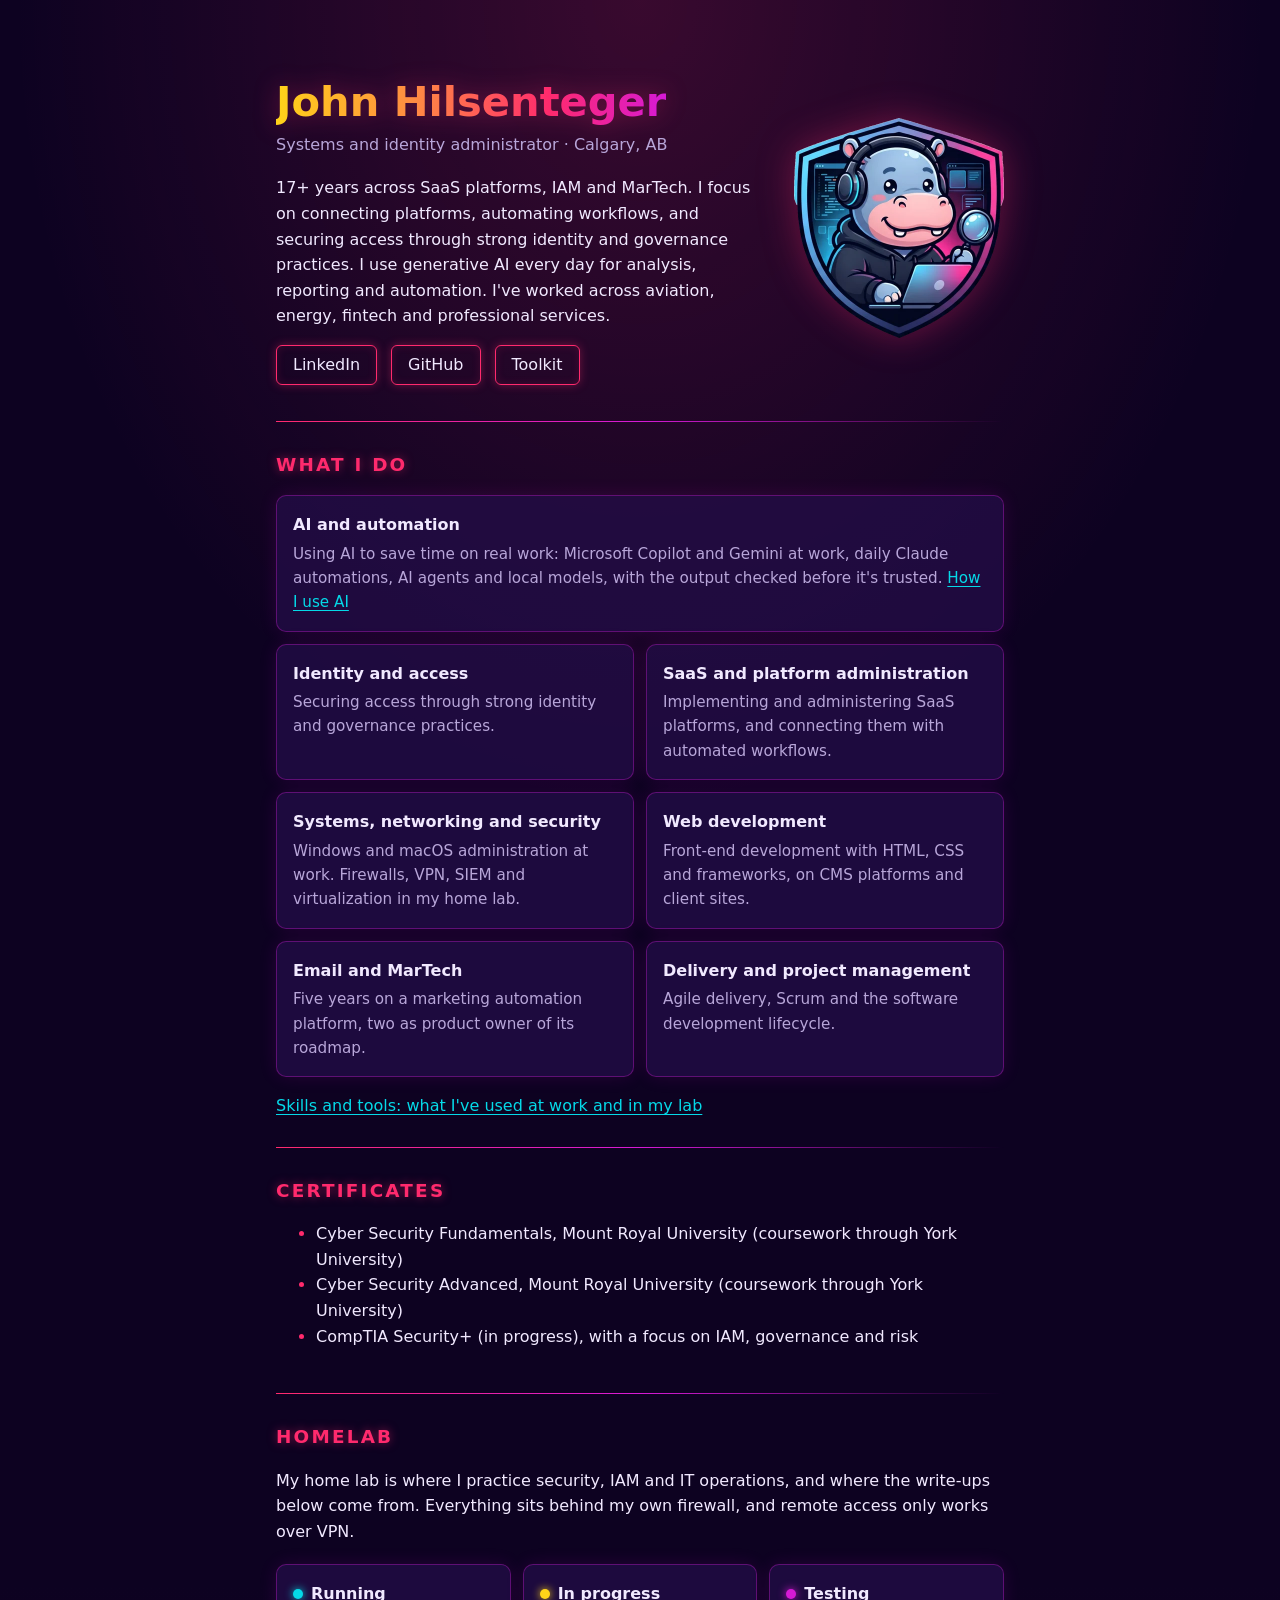
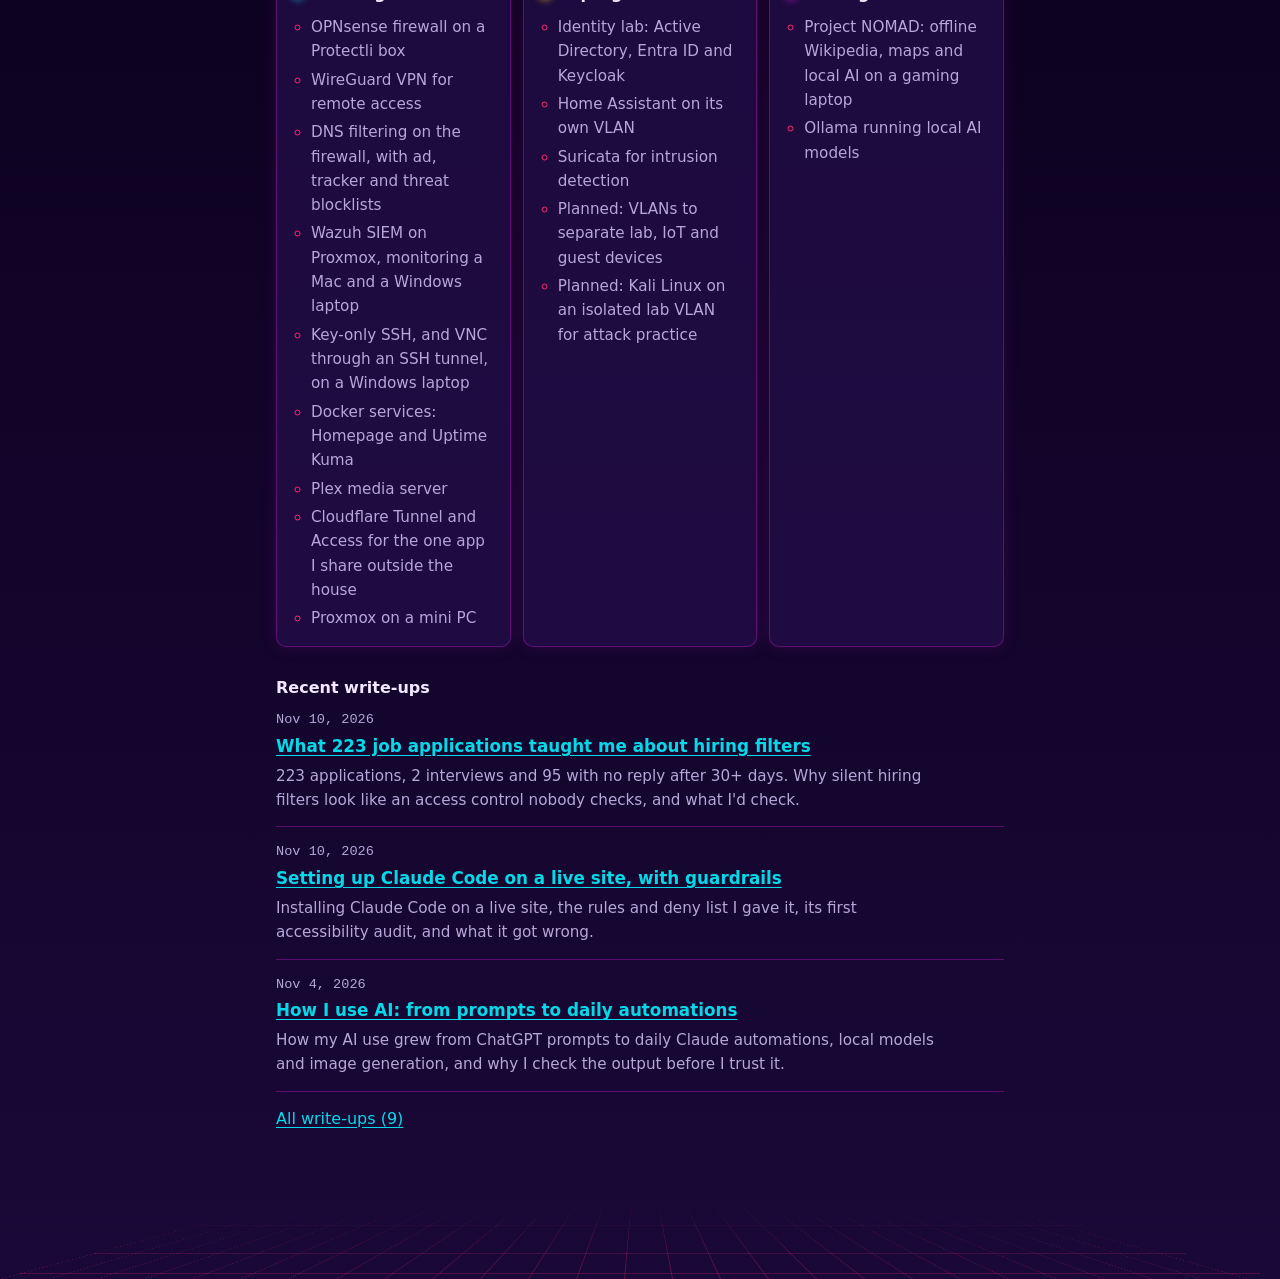
==== commit 2e53e225: "content: add hiring filters write-up with application charts" ====
--- a/index.html
+++ b/index.html
@@ -111,6 +111,11 @@
       <ul class="posts">
 <li>
   <time datetime="2026-11-10">Nov 10, 2026</time>
+  <h3><a href="/writeups/hiring-filters">What 223 job applications taught me about hiring filters</a></h3>
+  <p>223 applications, 2 interviews and 95 with no reply after 30+ days. Why silent hiring filters look like an access control nobody checks, and what I'd check.</p>
+</li>
+<li>
+  <time datetime="2026-11-10">Nov 10, 2026</time>
   <h3><a href="/writeups/claude-code-guardrails">Setting up Claude Code on a live site, with guardrails</a></h3>
   <p>Installing Claude Code on a live site, the rules and deny list I gave it, its first accessibility audit, and what it got wrong.</p>
 </li>
@@ -119,12 +124,8 @@
   <h3><a href="/writeups/how-i-use-ai">How I use AI: from prompts to daily automations</a></h3>
   <p>How my AI use grew from ChatGPT prompts to daily Claude automations, local models and image generation, and why I check the output before I trust it.</p>
 </li>
-<li>
-  <time datetime="2026-11-04">Nov 4, 2026</time>
-  <h3><a href="/writeups/windows-home-remote-access">Remote access to a Windows Home laptop: SSH keys and VNC through a tunnel</a></h3>
-  <p>Windows Home has no Remote Desktop. Key-only SSH, VNC that only works through an SSH tunnel, and five fixes along the way.</p>
-</li>      </ul>
-      <p class="more"><a href="/writeups/">All write-ups (8)</a></p>
+      </ul>
+      <p class="more"><a href="/writeups/">All write-ups (9)</a></p>
     </section>
   </main>
 
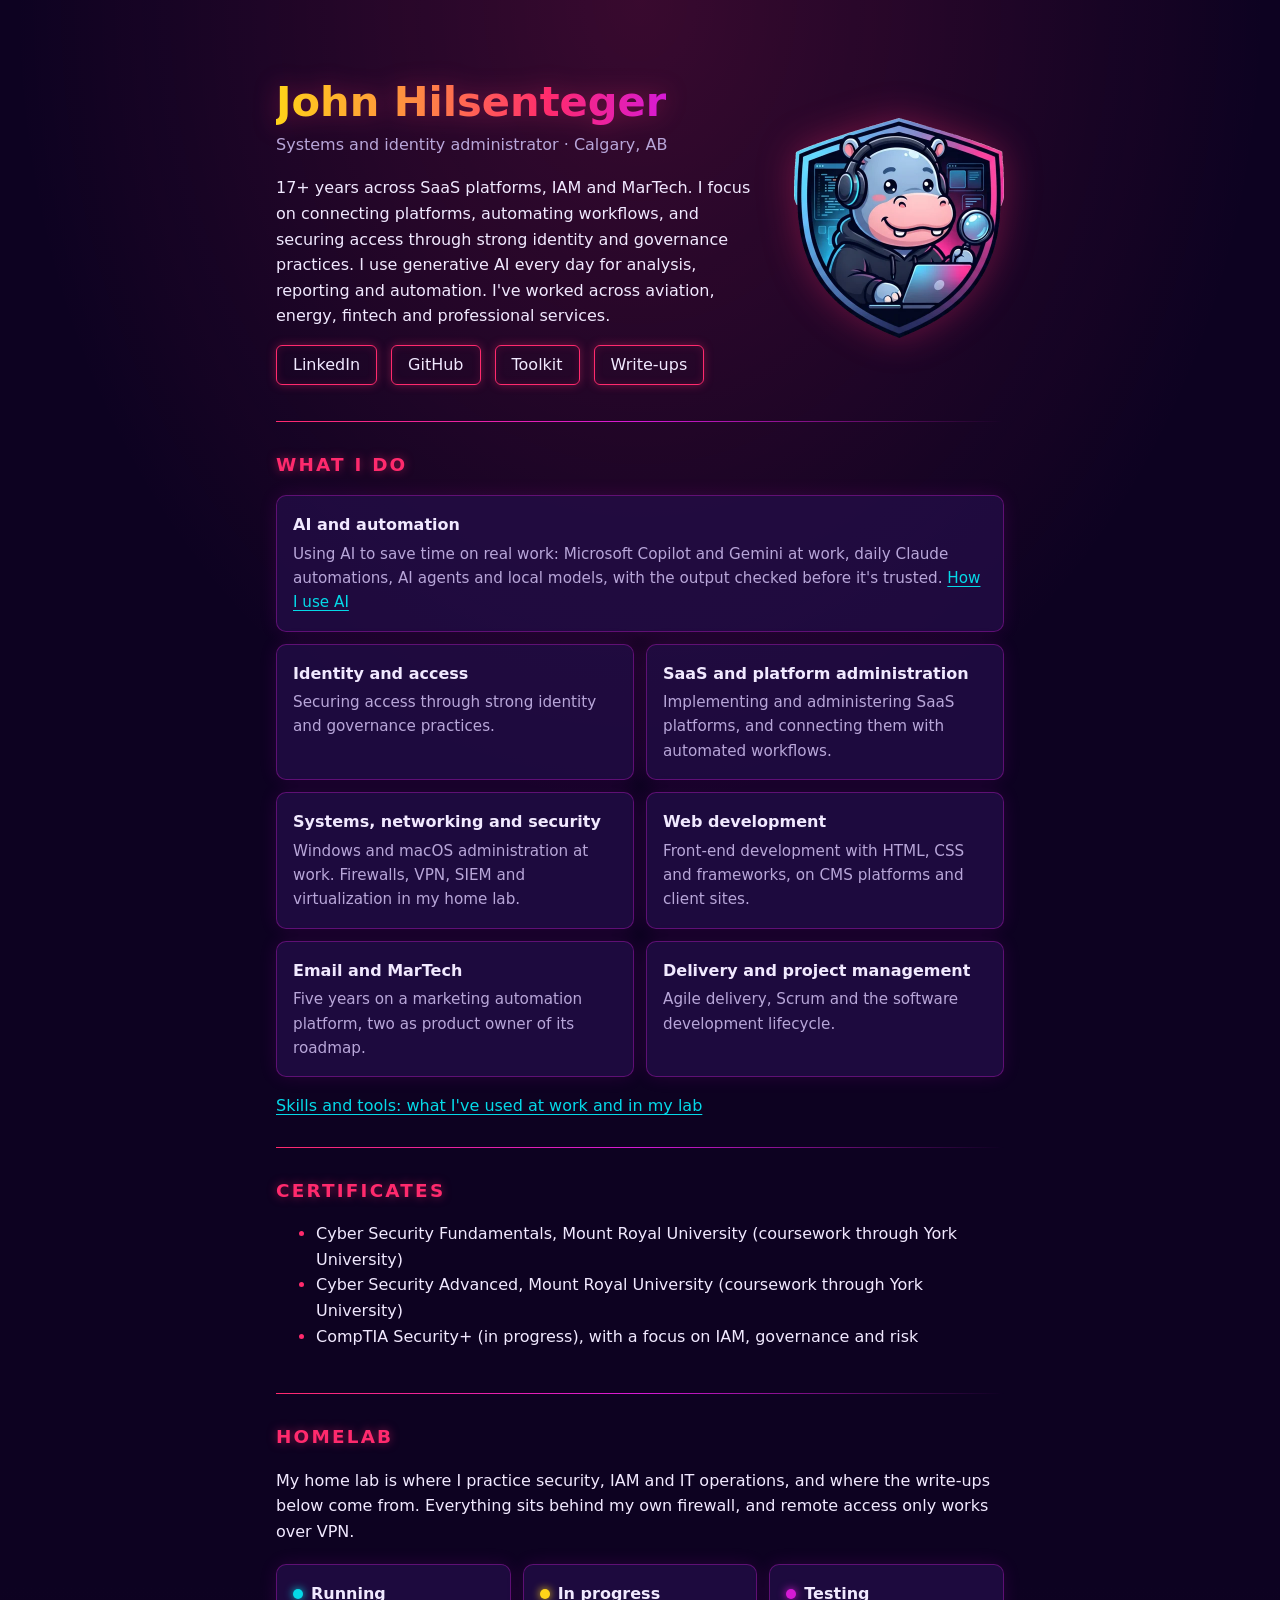
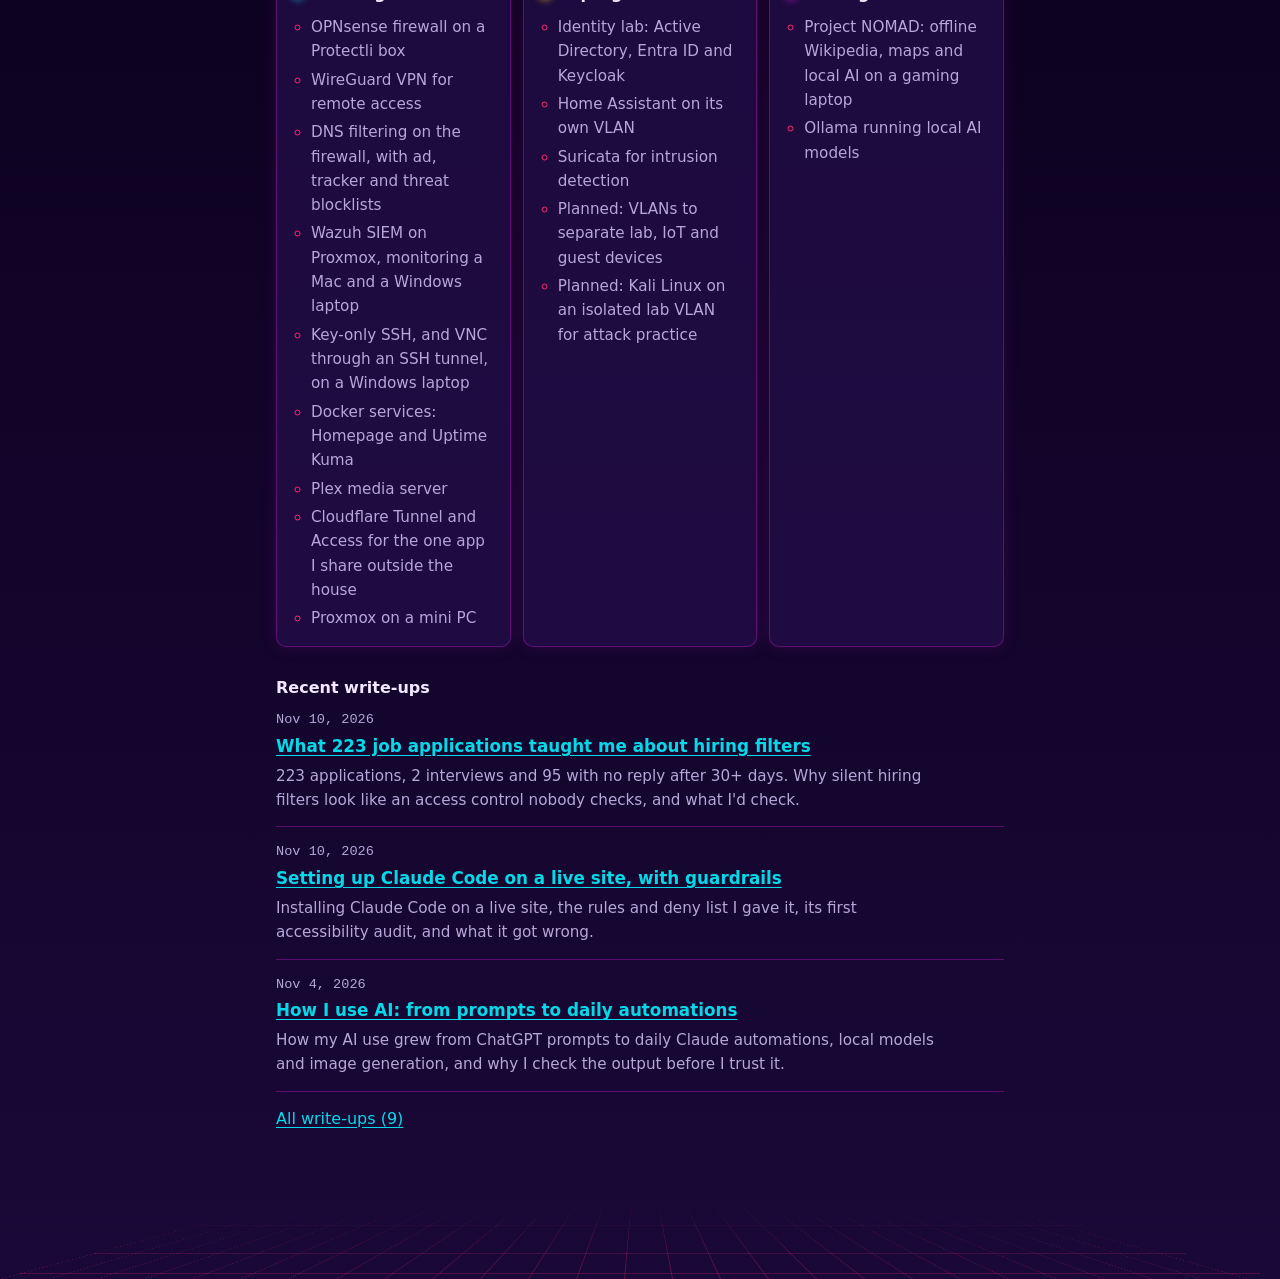
==== commit 3dbc03dd: "feat: add Write-ups button to home page header" ====
--- a/index.html
+++ b/index.html
@@ -39,6 +39,7 @@
         <a href="https://www.linkedin.com/in/jhilsenteger/" target="_blank" rel="noopener noreferrer">LinkedIn<span class="sr-only"> (opens in a new tab)</span></a>
         <a href="https://github.com/cyberhippo-ca" target="_blank" rel="noopener noreferrer">GitHub<span class="sr-only"> (opens in a new tab)</span></a>
         <a href="https://github.com/cyberhippo-ca/toolkit" target="_blank" rel="noopener noreferrer">Toolkit<span class="sr-only"> (opens in a new tab)</span></a>
+        <a href="/writeups/">Write-ups</a>
       </nav>
     </div>
   </header>
